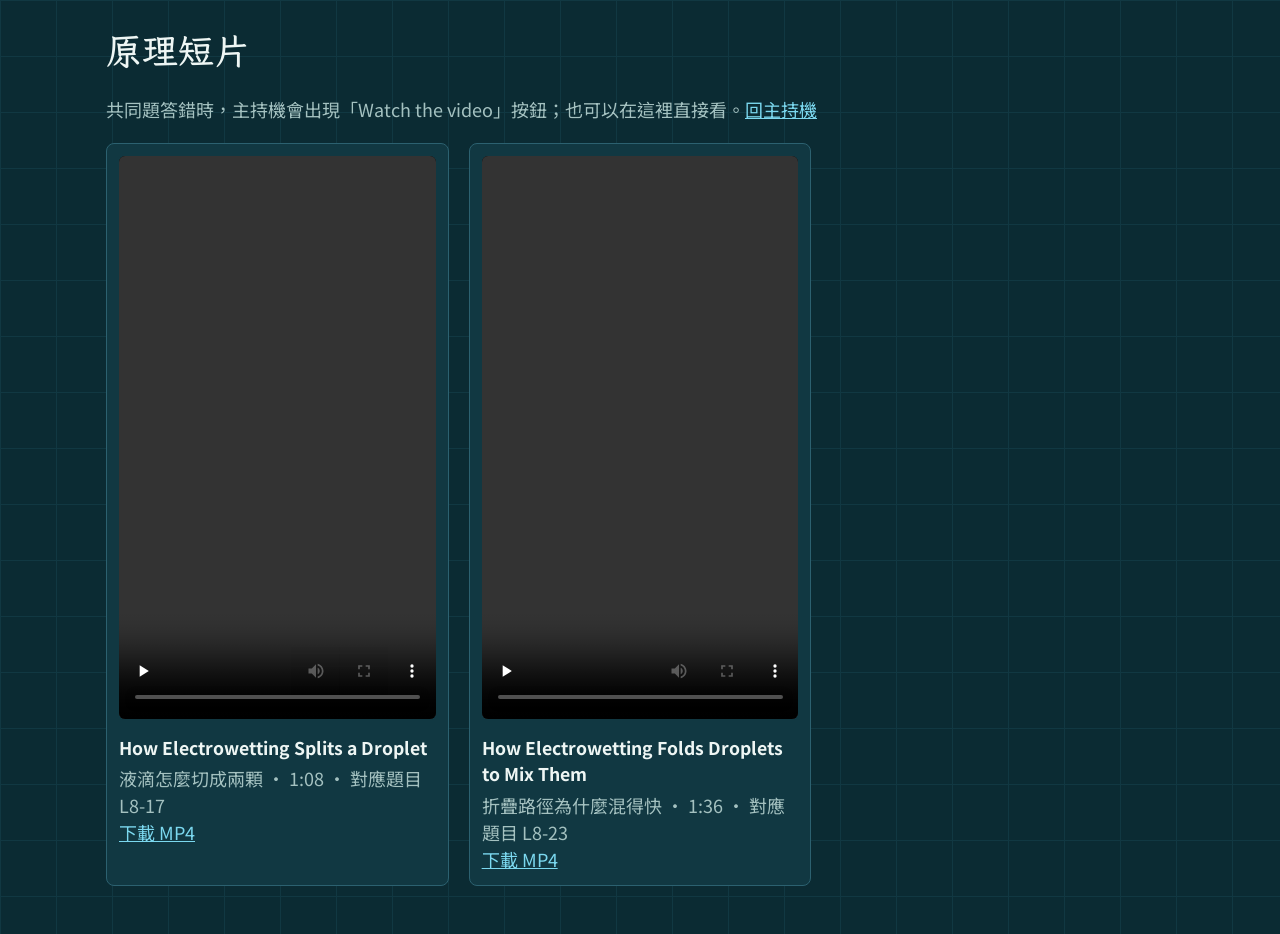
==== videos.html @ 90888bfb "Add splitting and folding-mixing videos for wrong answers L8-17 and L8-23 now open a NotebookLM expl" ====
<!doctype html>
<html lang="zh-Hant">
<head>
  <meta charset="utf-8">
  <meta name="viewport" content="width=device-width, initial-scale=1, viewport-fit=cover">
  <title>電極棋局影片</title>
  <meta name="description" content="電極棋局答錯時看的原理短片">
  <meta name="theme-color" content="#0b2b33">
  <link rel="icon" href="icons/icon-192.png">
  <link rel="preconnect" href="https://fonts.googleapis.com">
  <link rel="stylesheet" href="https://fonts.googleapis.com/css2?family=IBM+Plex+Mono:wght@500;600&family=LXGW+WenKai+TC:wght@700&family=Noto+Sans+TC:wght@400;500;700&display=swap">
  <link rel="stylesheet" href="css/style.css">
  <style>
    /* 影片清單：沿用主持機的深色晶片配色，直式影片並排 */
    .clips { max-width: 1100px; margin: 0 auto; padding: 24px 16px 48px; }
    .clips h1 { font-family: var(--font-display); margin: 0 0 6px; }
    .clip-grid { display: grid; grid-template-columns: repeat(auto-fill, minmax(260px, 1fr)); gap: 20px; margin-top: 20px; }
    .clip { background: var(--mask-2); border: 1px solid var(--line); border-radius: 8px; padding: 12px; }
    .clip video { width: 100%; aspect-ratio: 9 / 16; background: #000; border-radius: 6px; }
    .clip h2 { font-size: 1.1rem; margin: 10px 0 4px; }
    .clip p { margin: 0; }
    .clip a { color: var(--water); }
  </style>
</head>
<body>
  <main class="clips">
    <h1>原理短片</h1>
    <p class="muted">共同題答錯時，主持機會出現「Watch the video」按鈕；也可以在這裡直接看。<a href="./" style="color:var(--water)">回主持機</a></p>
    <div class="clip-grid">
      <section class="clip">
        <!-- preload="none"：沒按播放就不下載，省流量 -->
        <video src="videos/droplet-splitting.mp4" controls preload="none" playsinline></video>
        <h2>How Electrowetting Splits a Droplet</h2>
        <p class="muted">液滴怎麼切成兩顆 · 1:08 · 對應題目 L8-17</p>
        <p><a href="videos/droplet-splitting.mp4" download>下載 MP4</a></p>
      </section>
      <section class="clip">
        <video src="videos/folding-mixing.mp4" controls preload="none" playsinline></video>
        <h2>How Electrowetting Folds Droplets to Mix Them</h2>
        <p class="muted">折疊路徑為什麼混得快 · 1:36 · 對應題目 L8-23</p>
        <p><a href="videos/folding-mixing.mp4" download>下載 MP4</a></p>
      </section>
    </div>
  </main>
</body>
</html>
---- css/style.css ----
/* 視覺概念：EWOD 晶片。深色絕緣層當底，金色電極格標示進度，水色液滴代表玩家。
   教室投影是主要場景，所以固定深色、字級放大。 */
:root {
  color-scheme: dark;
  --mask: #0b2b33;
  --mask-2: #113842;
  --mask-3: #1b4b57;
  --line: #2c6170;
  --gold: #d9b45b;
  --water: #7bd8ef;
  --ink: #eef6f4;
  --muted: #a4c1c0;
  --danger: #ff8a6b;
  --good: #93e6a5;
  --p0: #7bd8ef;
  --p1: #ffb25c;
  --p2: #f58fc0;
  --p3: #a7e36f;
  --p4: #c6a8ff;
  --font-display: 'LXGW WenKai TC', 'Noto Sans TC', 'Microsoft JhengHei', sans-serif;
  --font-body: 'Noto Sans TC', 'Microsoft JhengHei', 'PingFang TC', sans-serif;
  --font-mono: 'IBM Plex Mono', Consolas, monospace;
}

* { box-sizing: border-box; }
html, body { height: 100%; }
body {
  margin: 0;
  background-color: var(--mask);
  /* 淡淡的電極陣列底紋 */
  background-image:
    linear-gradient(var(--mask-2) 1px, transparent 1px),
    linear-gradient(90deg, var(--mask-2) 1px, transparent 1px);
  background-size: 56px 56px;
  color: var(--ink);
  font-family: var(--font-body);
  font-size: 18px;
  line-height: 1.5;
}
#app {
  min-height: 100%;
  padding-block: 14px;
  padding-left: max(16px, env(safe-area-inset-left, 0px));
  padding-right: max(16px, env(safe-area-inset-right, 0px));
  max-width: 1500px;
  margin: 0 auto;
  display: flex;
  flex-direction: column;
  gap: 12px;
}
button, input, select { font: inherit; color: inherit; }
button {
  min-height: 46px;
  padding: 8px 16px;
  border: 1px solid var(--line);
  border-radius: 6px;
  background: var(--mask-3);
  cursor: pointer;
}
button:hover:not(:disabled) { border-color: var(--gold); }
button:disabled { opacity: 0.4; cursor: not-allowed; }
button:focus-visible, input:focus-visible, select:focus-visible { outline: 3px solid var(--gold); outline-offset: 2px; }
button.primary { background: var(--gold); border-color: var(--gold); color: #17272b; font-weight: 700; }
button.danger { color: var(--danger); }
.mono { font-family: var(--font-mono); font-variant-numeric: tabular-nums; }
.muted { color: var(--muted); }
.source { color: var(--muted); font-size: 0.82em; }

/* 頁首：回合電極 */
.topbar { display: flex; flex-wrap: wrap; gap: 8px 20px; align-items: center; justify-content: space-between; }
.topbar h1 { margin: 0; font-family: var(--font-display); font-size: 1.6rem; color: var(--gold); letter-spacing: 0.04em; }
.rounds { display: flex; gap: 6px; align-items: center; }
.pad {
  width: 36px; height: 36px; display: grid; place-items: center;
  border: 1px solid var(--line); border-radius: 3px;
  font-family: var(--font-mono); color: var(--muted);
}
.pad.done { background: var(--mask-3); }
.pad.now { background: var(--gold); border-color: var(--gold); color: #17272b; font-weight: 600; }
.phase { color: var(--muted); }
.phase b { color: var(--ink); }

.layout { display: grid; grid-template-columns: minmax(0, 1fr) minmax(280px, 340px); gap: 14px; flex: 1; align-items: start; }
.stage {
  min-width: 0;
  background: var(--mask-2);
  border: 1px solid var(--line);
  border-radius: 8px;
  padding: clamp(16px, 2.4vw, 32px);
  display: flex;
  flex-direction: column;
  gap: 16px;
}
.stage h2 { margin: 0; font-family: var(--font-display); font-size: clamp(1.7rem, 3.2vw, 2.6rem); line-height: 1.25; text-wrap: balance; }
.eyebrow { color: var(--gold); font-size: 0.9rem; letter-spacing: 0.08em; }
.lead { font-size: clamp(1.2rem, 2.2vw, 1.7rem); margin: 0; }
.actions { display: flex; flex-wrap: wrap; gap: 10px; align-items: center; }

/* 題目 */
.question { font-size: clamp(1.5rem, 3vw, 2.5rem); font-weight: 700; line-height: 1.35; margin: 0; text-wrap: pretty; }
.options { display: grid; grid-template-columns: repeat(2, minmax(0, 1fr)); gap: 10px; }
.option {
  display: flex; gap: 12px; align-items: center;
  min-width: 0; padding: 12px 14px;
  border: 1px solid var(--line); border-radius: 6px;
  background: var(--mask);
  font-size: clamp(1.1rem, 2vw, 1.55rem);
}
.option .letter { flex: none; font-family: var(--font-mono); font-weight: 600; color: var(--gold); font-size: 1.15em; }
.option.right { border-color: var(--good); background: #17463a; }
.option.wrong { opacity: 0.5; }
.why { margin: 0; font-size: clamp(1.05rem, 1.8vw, 1.4rem); }
/* 公布答案後的解說：圖在左、文字在右，窄螢幕改直排 */
.question.compact { font-size: clamp(1.15rem, 1.9vw, 1.6rem); }
.options.revealed .option { padding: 7px 12px; font-size: clamp(1rem, 1.4vw, 1.15rem); }
button.option { width: 100%; text-align: left; color: inherit; font-family: inherit; cursor: pointer; }
button.option.tap { opacity: 0.8; }
button.option[aria-pressed="true"] { opacity: 1; border-color: var(--danger); }
.explain { display: grid; grid-template-columns: minmax(0, 1fr) minmax(0, 1fr); gap: 14px; align-items: start; }
.explain:not(:has(img)) { grid-template-columns: minmax(0, 1fr); }
.explain-img { width: 100%; height: auto; border-radius: 8px; display: block; }
.explain-text { display: grid; gap: 10px; min-width: 0; }
.explain-text p { margin: 0; }
.wrong-note { display: grid; gap: 8px; justify-items: start; padding: 12px 14px; border-left: 4px solid var(--danger); background: var(--mask); border-radius: 0 6px 6px 0; }
.video-overlay { position: fixed; inset: 0; z-index: 50; display: flex; flex-direction: column; align-items: center; justify-content: center; gap: 12px; padding: 16px; background: rgba(5, 18, 22, 0.94); }
.video-overlay video { max-width: 100%; max-height: calc(100vh - 90px); border-radius: 8px; }
@media (max-width: 720px) { .explain { grid-template-columns: minmax(0, 1fr); } }
.timer { font-family: var(--font-mono); font-size: clamp(2rem, 4vw, 3.2rem); font-weight: 600; color: var(--water); line-height: 1; }
.timer.low { color: var(--danger); }

/* 玩家勾選 */
.pick { display: grid; grid-template-columns: repeat(auto-fit, minmax(150px, 1fr)); gap: 8px; }
.pick button { display: flex; align-items: center; gap: 10px; text-align: left; }
.pick button[aria-pressed='true'] { background: #17463a; border-color: var(--good); }

/* 計分板 */
.board-list { display: flex; flex-direction: column; gap: 8px; }
.player {
  min-width: 0;
  background: var(--mask-2);
  border: 1px solid var(--line);
  border-radius: 8px;
  padding: 10px 12px;
  display: grid;
  grid-template-columns: auto minmax(0, 1fr) auto;
  gap: 2px 10px;
  align-items: center;
}
.player.active { border-color: var(--gold); box-shadow: inset 0 0 0 1px var(--gold); }
.dot { width: 22px; height: 22px; border-radius: 50%; background: var(--c); box-shadow: inset -3px -3px 5px rgba(0, 0, 0, 0.25); }
.player .name { font-weight: 700; overflow-wrap: anywhere; }
.player .score { font-family: var(--font-mono); font-size: 1.6rem; font-weight: 600; color: var(--gold); }
.player .meta { grid-column: 1 / -1; display: flex; flex-wrap: wrap; gap: 2px 12px; color: var(--muted); font-size: 0.92rem; align-items: center; }
.life { letter-spacing: 1px; color: var(--water); font-family: var(--font-mono); }
.life.low { color: var(--danger); }
.adjust { grid-column: 1 / -1; display: flex; gap: 6px; }
.adjust button { min-height: 34px; padding: 0 12px; }

/* 行動 */
.steps { display: flex; flex-wrap: wrap; gap: 6px; align-items: center; }
.chip { padding: 3px 12px; border: 1px solid var(--line); border-radius: 999px; }
.chip.done { background: var(--mask-3); color: var(--muted); text-decoration: line-through; }
.chip.next { border-color: var(--gold); color: var(--gold); font-weight: 700; }
.note { min-height: 1.6em; margin: 0; color: var(--water); }
.note.bad { color: var(--danger); }
.stepbar { display: flex; gap: 6px; }
.stepbar .pad { width: 44px; height: 44px; }
.stepbar .pad.used { background: var(--water); border-color: var(--water); color: #17272b; }
.stepbar .pad.risk { border-color: var(--danger); color: var(--danger); }
.stepbar .pad.used.risk { background: var(--danger); color: #17272b; }

/* 設定畫面 */
.setup-table { display: flex; flex-direction: column; gap: 8px; }
.setup-row { display: grid; grid-template-columns: auto minmax(110px, 1.1fr) repeat(3, minmax(120px, 1fr)); gap: 8px; align-items: center; }
.setup-row.basic { grid-template-columns: auto minmax(0, 1fr); }
.rule-options { display: grid; gap: 8px; }
.option-row { display: flex; align-items: center; justify-content: space-between; gap: 12px; }
.option-row button { min-width: 64px; }
.setup-row input, .setup-row select { min-height: 44px; width: 100%; padding: 6px 10px; background: var(--mask); border: 1px solid var(--line); border-radius: 6px; }
.table-wrap { overflow-x: auto; }
table { border-collapse: collapse; width: 100%; }
th, td { padding: 8px 10px; border-bottom: 1px solid var(--line); text-align: left; vertical-align: top; }
th { color: var(--muted); font-weight: 500; }
td.num { font-family: var(--font-mono); text-align: right; }

/* 答對時液滴攤開的動畫 */
@keyframes spread { from { transform: scale(0.97); } 60% { transform: scale(1.015); } to { transform: scale(1); } }
.option.right { animation: spread 0.5s ease-out; }
@media (prefers-reduced-motion: reduce) { .option.right { animation: none; } }

@media (max-width: 900px) {
  .layout { grid-template-columns: minmax(0, 1fr); }
  .options { grid-template-columns: minmax(0, 1fr); }
  .setup-row { grid-template-columns: auto minmax(0, 1fr); }
  .setup-row select { grid-column: 1 / -1; }
  body { font-size: 16px; }
}
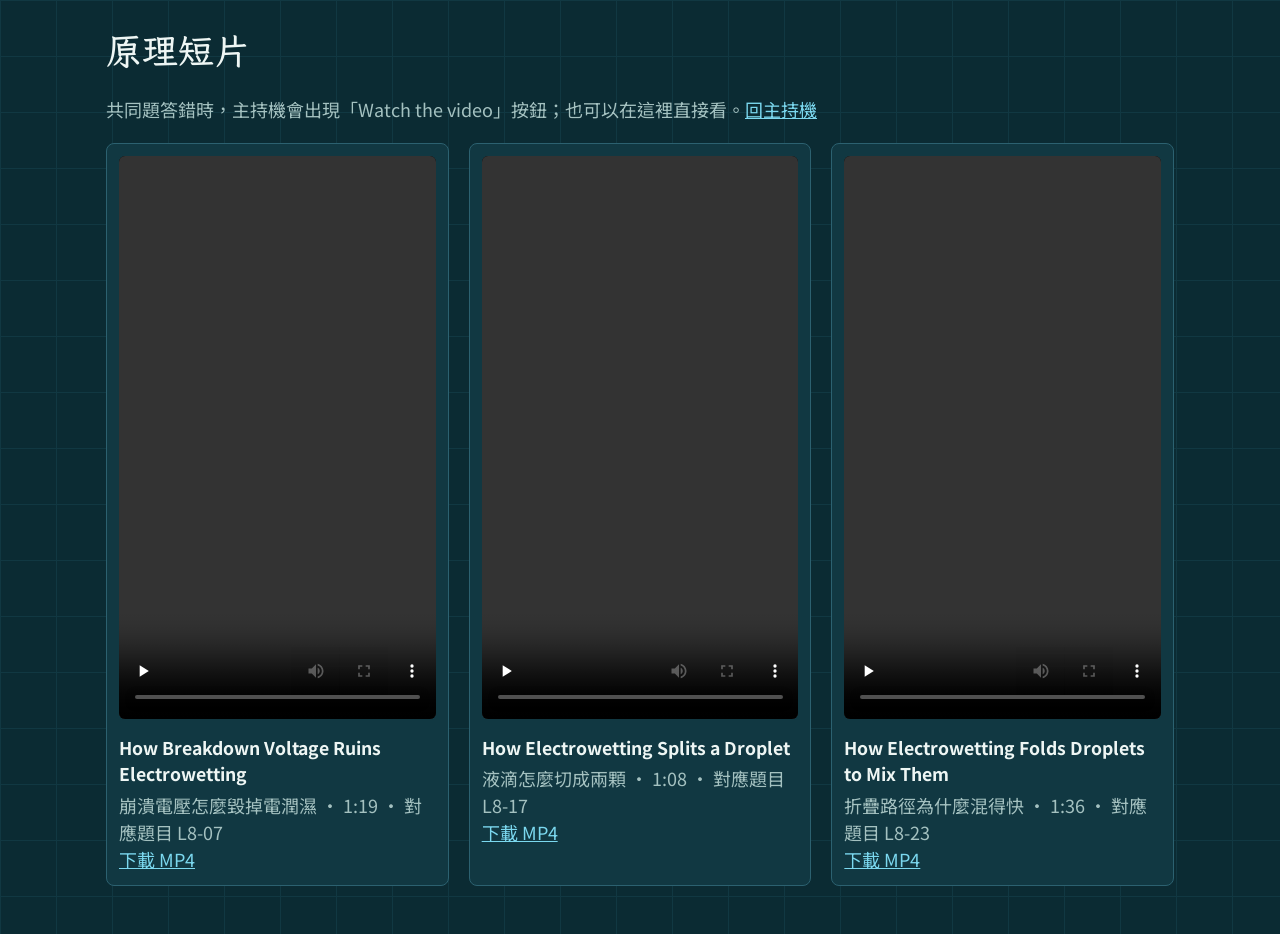
==== commit 472fed5b: "Add dielectric breakdown video for L8-07 Co-Authored-By: Claude Opus 5.5 <noreply@anthropic.com> Cla" ====
--- a/videos.html
+++ b/videos.html
@@ -29,6 +29,12 @@
     <div class="clip-grid">
       <section class="clip">
         <!-- preload="none"：沒按播放就不下載，省流量 -->
+        <video src="videos/dielectric-breakdown.mp4" controls preload="none" playsinline></video>
+        <h2>How Breakdown Voltage Ruins Electrowetting</h2>
+        <p class="muted">崩潰電壓怎麼毀掉電潤濕 · 1:19 · 對應題目 L8-07</p>
+        <p><a href="videos/dielectric-breakdown.mp4" download>下載 MP4</a></p>
+      </section>
+      <section class="clip">
         <video src="videos/droplet-splitting.mp4" controls preload="none" playsinline></video>
         <h2>How Electrowetting Splits a Droplet</h2>
         <p class="muted">液滴怎麼切成兩顆 · 1:08 · 對應題目 L8-17</p>
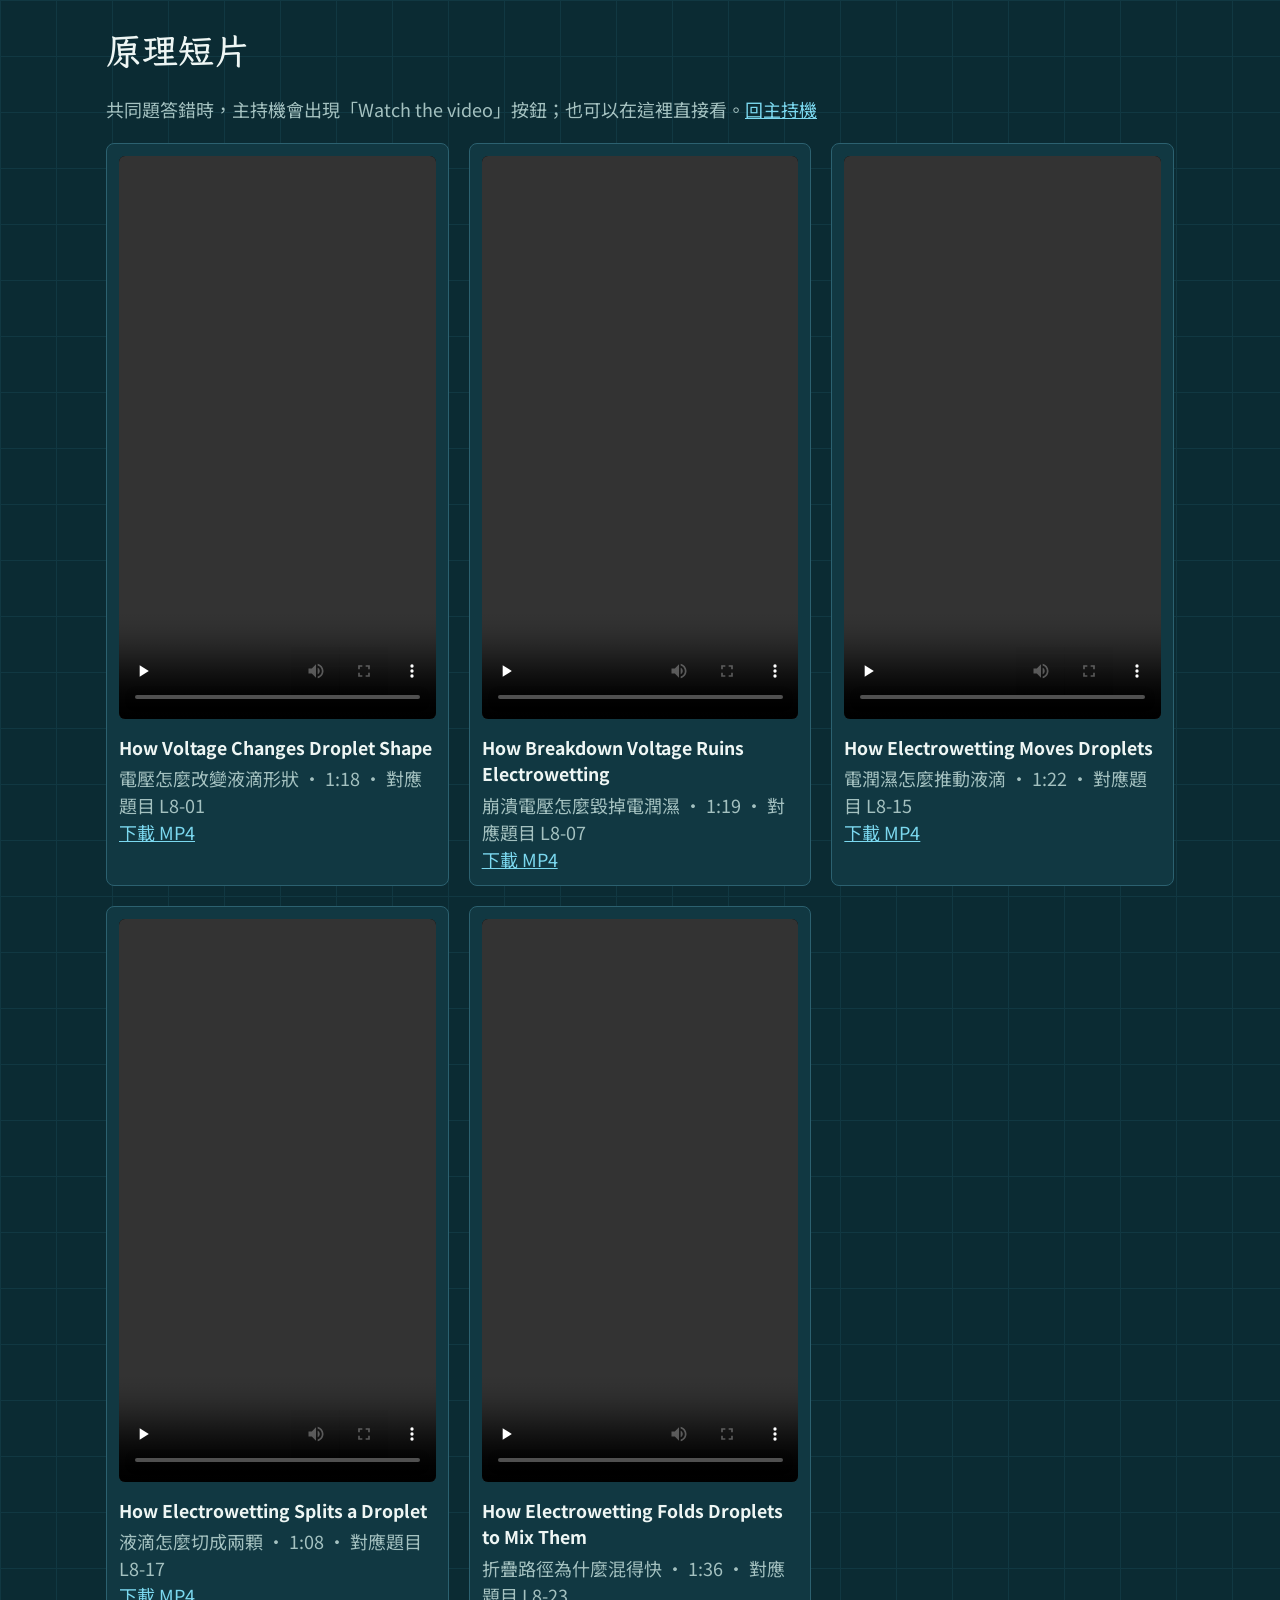
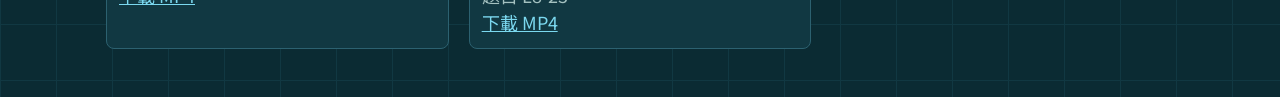
==== commit 3db3969c: "Add contact angle and droplet movement videos for L8-01 and L8-15 All five fixed English questions n" ====
--- a/videos.html
+++ b/videos.html
@@ -27,12 +27,24 @@
     <h1>原理短片</h1>
     <p class="muted">共同題答錯時，主持機會出現「Watch the video」按鈕；也可以在這裡直接看。<a href="./" style="color:var(--water)">回主持機</a></p>
     <div class="clip-grid">
+      <!-- preload="none"：沒按播放就不下載，省流量 -->
       <section class="clip">
-        <!-- preload="none"：沒按播放就不下載，省流量 -->
+        <video src="videos/contact-angle.mp4" controls preload="none" playsinline></video>
+        <h2>How Voltage Changes Droplet Shape</h2>
+        <p class="muted">電壓怎麼改變液滴形狀 · 1:18 · 對應題目 L8-01</p>
+        <p><a href="videos/contact-angle.mp4" download>下載 MP4</a></p>
+      </section>
+      <section class="clip">
         <video src="videos/dielectric-breakdown.mp4" controls preload="none" playsinline></video>
         <h2>How Breakdown Voltage Ruins Electrowetting</h2>
         <p class="muted">崩潰電壓怎麼毀掉電潤濕 · 1:19 · 對應題目 L8-07</p>
         <p><a href="videos/dielectric-breakdown.mp4" download>下載 MP4</a></p>
+      </section>
+      <section class="clip">
+        <video src="videos/droplet-moving.mp4" controls preload="none" playsinline></video>
+        <h2>How Electrowetting Moves Droplets</h2>
+        <p class="muted">電潤濕怎麼推動液滴 · 1:22 · 對應題目 L8-15</p>
+        <p><a href="videos/droplet-moving.mp4" download>下載 MP4</a></p>
       </section>
       <section class="clip">
         <video src="videos/droplet-splitting.mp4" controls preload="none" playsinline></video>
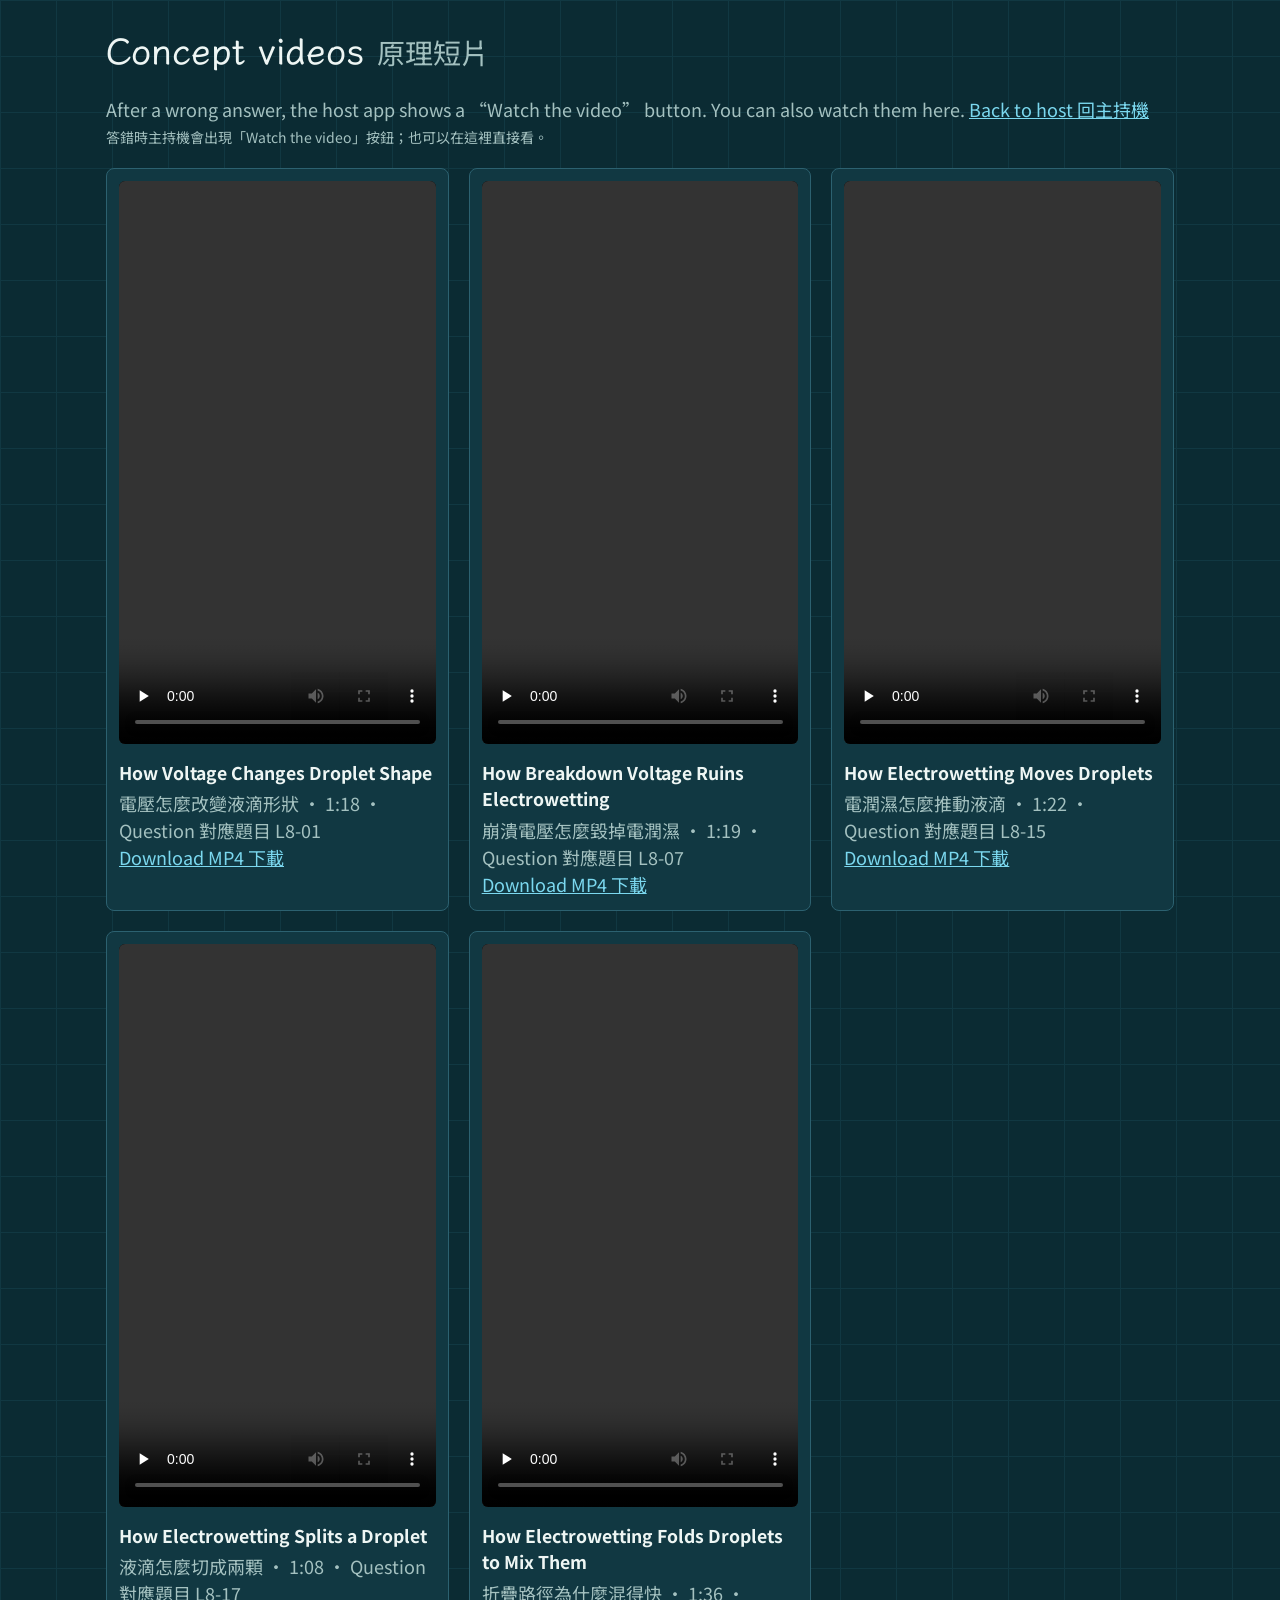
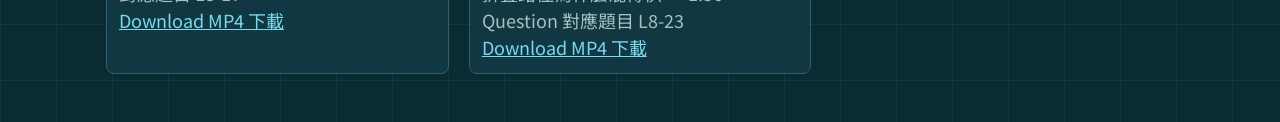
==== commit cd613d9f: "Make the host app English-first with Chinese translations; start charge 4 - All 86 questions now hav" ====
--- a/videos.html
+++ b/videos.html
@@ -1,9 +1,9 @@
 <!doctype html>
-<html lang="zh-Hant">
+<html lang="en">
 <head>
   <meta charset="utf-8">
   <meta name="viewport" content="width=device-width, initial-scale=1, viewport-fit=cover">
-  <title>電極棋局影片</title>
+  <title>Electrode Gambit Videos 電極棋局影片</title>
   <meta name="description" content="電極棋局答錯時看的原理短片">
   <meta name="theme-color" content="#0b2b33">
   <link rel="icon" href="icons/icon-192.png">
@@ -24,39 +24,39 @@
 </head>
 <body>
   <main class="clips">
-    <h1>原理短片</h1>
-    <p class="muted">共同題答錯時，主持機會出現「Watch the video」按鈕；也可以在這裡直接看。<a href="./" style="color:var(--water)">回主持機</a></p>
+    <h1>Concept videos <span class="zh">原理短片</span></h1>
+    <p class="muted">After a wrong answer, the host app shows a “Watch the video” button. You can also watch them here. <a href="./" style="color:var(--water)">Back to host 回主持機</a><span class="zh zh-block">答錯時主持機會出現「Watch the video」按鈕；也可以在這裡直接看。</span></p>
     <div class="clip-grid">
       <!-- preload="none"：沒按播放就不下載，省流量 -->
       <section class="clip">
         <video src="videos/contact-angle.mp4" controls preload="none" playsinline></video>
         <h2>How Voltage Changes Droplet Shape</h2>
-        <p class="muted">電壓怎麼改變液滴形狀 · 1:18 · 對應題目 L8-01</p>
-        <p><a href="videos/contact-angle.mp4" download>下載 MP4</a></p>
+        <p class="muted">電壓怎麼改變液滴形狀 · 1:18 · Question 對應題目 L8-01</p>
+        <p><a href="videos/contact-angle.mp4" download>Download MP4 下載</a></p>
       </section>
       <section class="clip">
         <video src="videos/dielectric-breakdown.mp4" controls preload="none" playsinline></video>
         <h2>How Breakdown Voltage Ruins Electrowetting</h2>
-        <p class="muted">崩潰電壓怎麼毀掉電潤濕 · 1:19 · 對應題目 L8-07</p>
-        <p><a href="videos/dielectric-breakdown.mp4" download>下載 MP4</a></p>
+        <p class="muted">崩潰電壓怎麼毀掉電潤濕 · 1:19 · Question 對應題目 L8-07</p>
+        <p><a href="videos/dielectric-breakdown.mp4" download>Download MP4 下載</a></p>
       </section>
       <section class="clip">
         <video src="videos/droplet-moving.mp4" controls preload="none" playsinline></video>
         <h2>How Electrowetting Moves Droplets</h2>
-        <p class="muted">電潤濕怎麼推動液滴 · 1:22 · 對應題目 L8-15</p>
-        <p><a href="videos/droplet-moving.mp4" download>下載 MP4</a></p>
+        <p class="muted">電潤濕怎麼推動液滴 · 1:22 · Question 對應題目 L8-15</p>
+        <p><a href="videos/droplet-moving.mp4" download>Download MP4 下載</a></p>
       </section>
       <section class="clip">
         <video src="videos/droplet-splitting.mp4" controls preload="none" playsinline></video>
         <h2>How Electrowetting Splits a Droplet</h2>
-        <p class="muted">液滴怎麼切成兩顆 · 1:08 · 對應題目 L8-17</p>
-        <p><a href="videos/droplet-splitting.mp4" download>下載 MP4</a></p>
+        <p class="muted">液滴怎麼切成兩顆 · 1:08 · Question 對應題目 L8-17</p>
+        <p><a href="videos/droplet-splitting.mp4" download>Download MP4 下載</a></p>
       </section>
       <section class="clip">
         <video src="videos/folding-mixing.mp4" controls preload="none" playsinline></video>
         <h2>How Electrowetting Folds Droplets to Mix Them</h2>
-        <p class="muted">折疊路徑為什麼混得快 · 1:36 · 對應題目 L8-23</p>
-        <p><a href="videos/folding-mixing.mp4" download>下載 MP4</a></p>
+        <p class="muted">折疊路徑為什麼混得快 · 1:36 · Question 對應題目 L8-23</p>
+        <p><a href="videos/folding-mixing.mp4" download>Download MP4 下載</a></p>
       </section>
     </div>
   </main>
--- a/css/style.css
+++ b/css/style.css
@@ -110,6 +110,11 @@
 .option.right { border-color: var(--good); background: #17463a; }
 .option.wrong { opacity: 0.5; }
 .why { margin: 0; font-size: clamp(1.05rem, 1.8vw, 1.4rem); }
+/* 中文翻譯：英文為主，中文用小字跟在後面；zh-block 換到下一行 */
+.zh { color: var(--muted); font-size: 0.78em; font-weight: 400; }
+.zh-block { display: block; margin-top: 4px; }
+.option .zh-block { margin-top: 2px; }
+button .zh { color: inherit; opacity: 0.75; }
 /* 公布答案後的解說：圖在左、文字在右，窄螢幕改直排 */
 .question.compact { font-size: clamp(1.15rem, 1.9vw, 1.6rem); }
 .options.revealed .option { padding: 7px 12px; font-size: clamp(1rem, 1.4vw, 1.15rem); }
